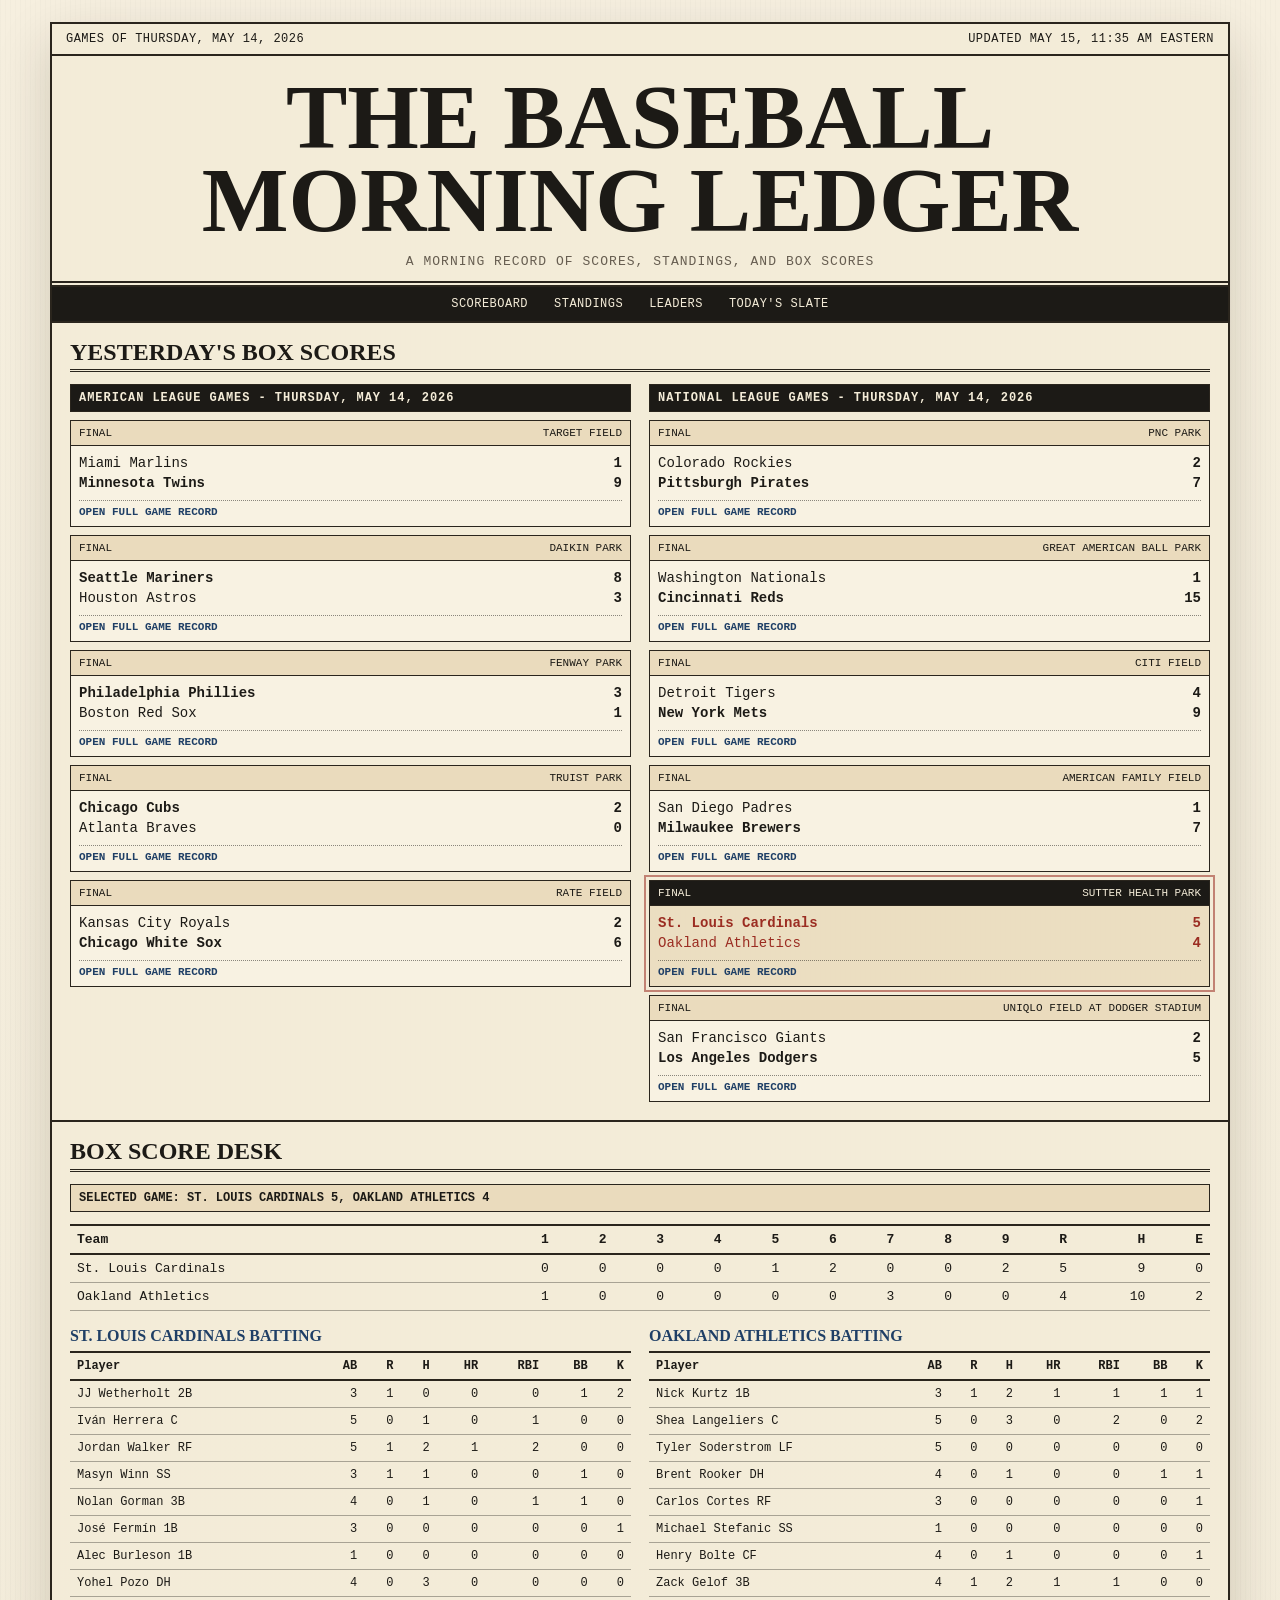
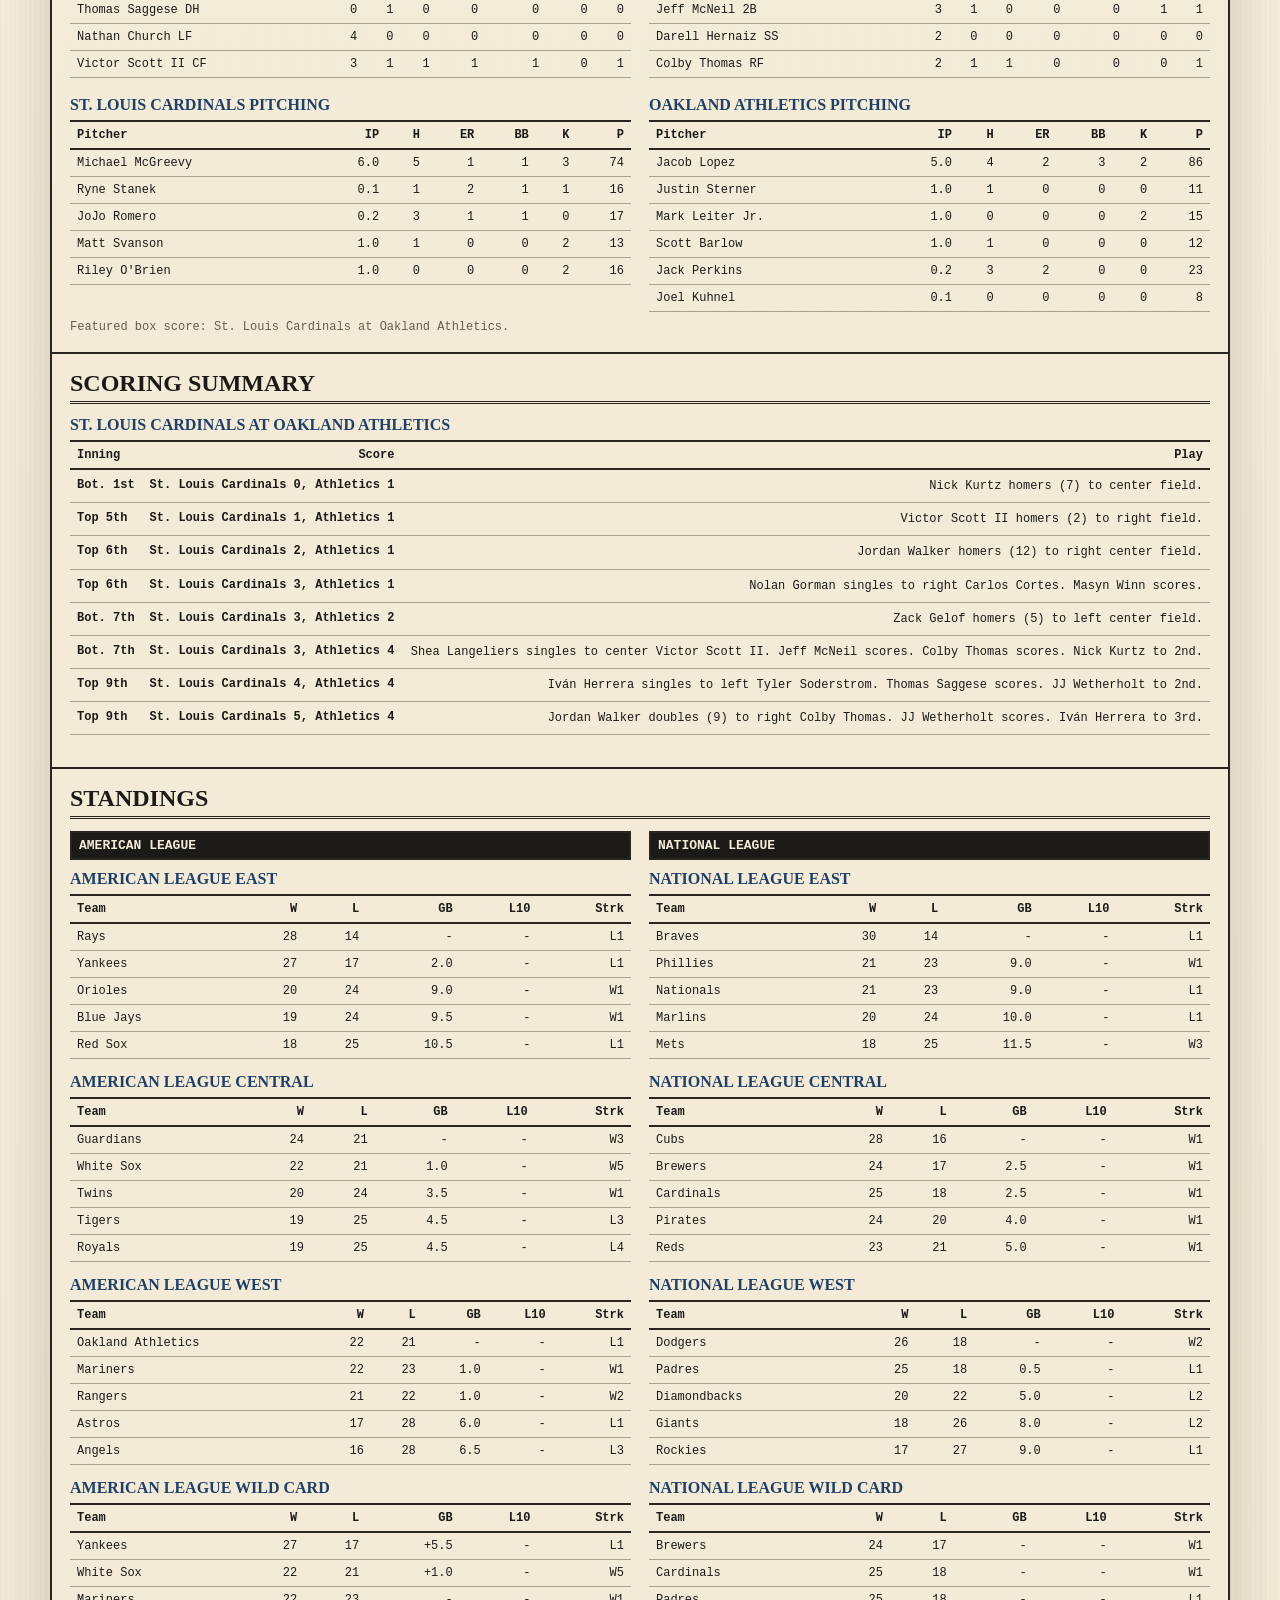
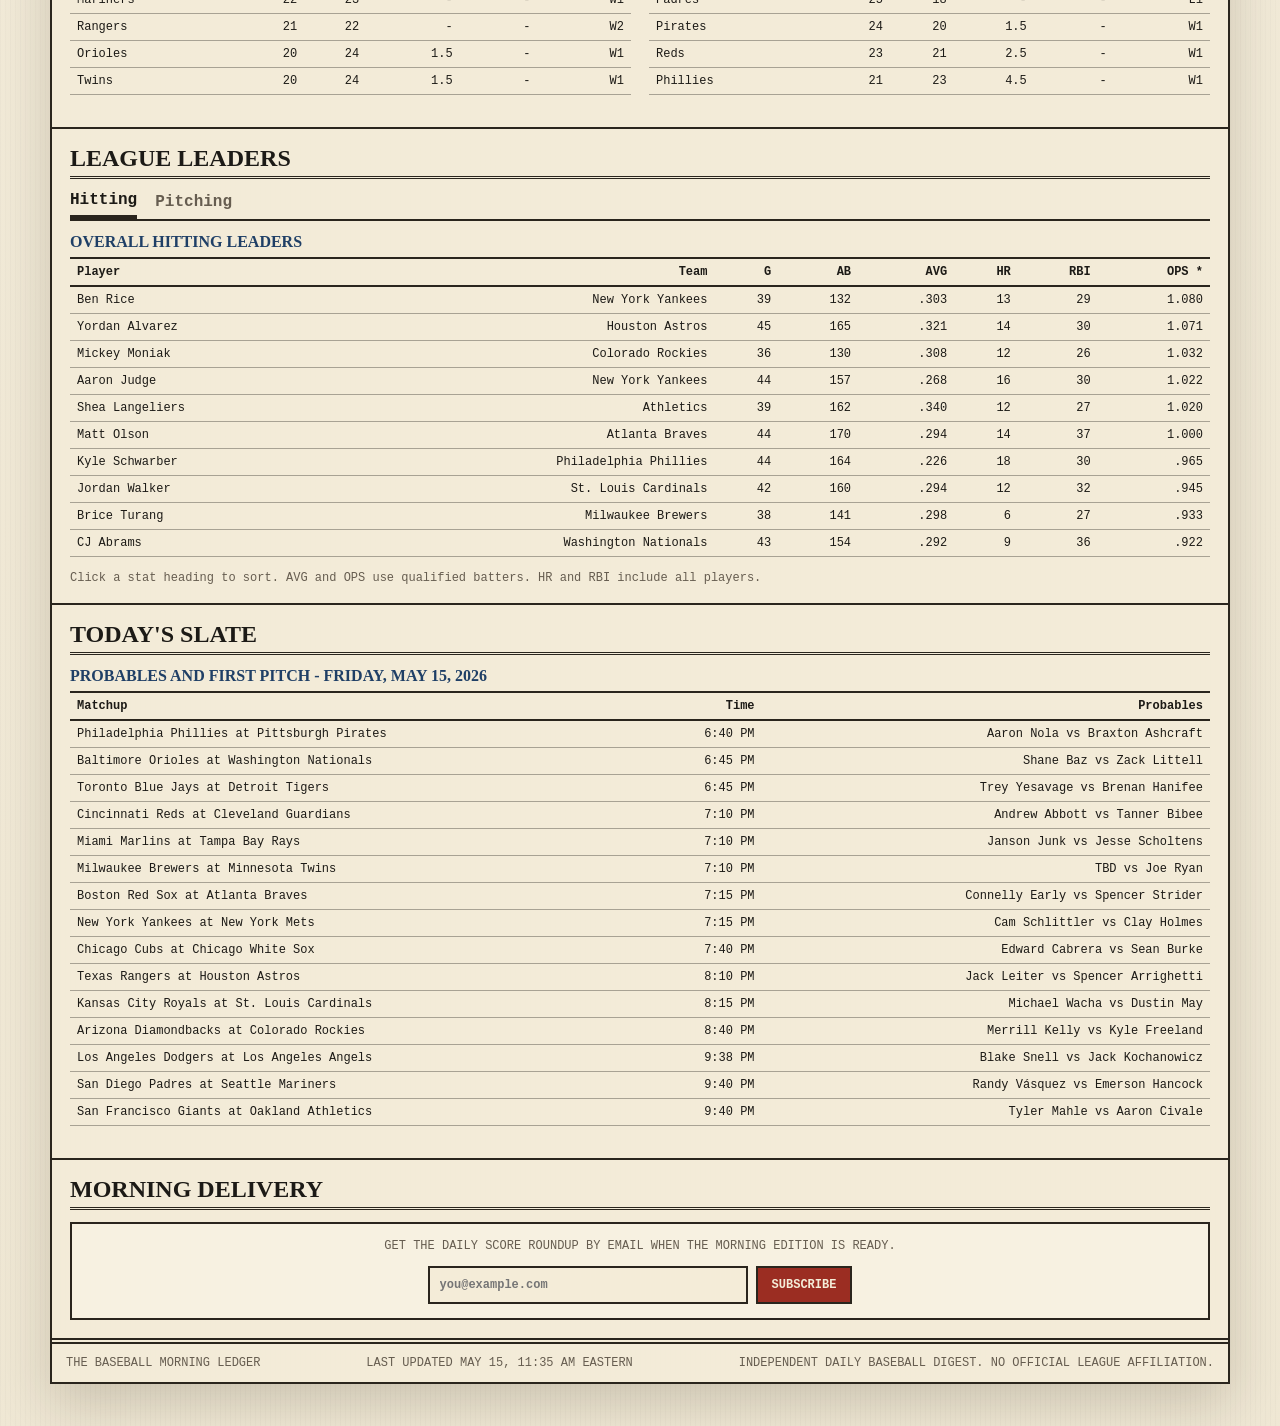
==== index.html @ 104e54d8 "Simplify top issue bar" ====
<!doctype html>
<html lang="en">
  <head>
    <meta charset="utf-8">
    <meta name="viewport" content="width=device-width, initial-scale=1">
    <title>The Baseball Morning Ledger</title>
    <meta name="description" content="A morning record of scores, standings, box scores, leaders, and game logs.">
    <meta property="og:title" content="The Baseball Morning Ledger">
    <meta property="og:description" content="A morning record of scores, standings, box scores, leaders, and game logs.">
    <meta property="og:type" content="website">
    <meta property="og:url" content="https://baseball-morning-ledger.netlify.app/">
    <meta property="og:image" content="https://baseball-morning-ledger.netlify.app/social-card.png">
    <meta property="og:image:width" content="1200">
    <meta property="og:image:height" content="630">
    <meta name="twitter:card" content="summary_large_image">
    <meta name="twitter:title" content="The Baseball Morning Ledger">
    <meta name="twitter:description" content="A morning record of scores, standings, box scores, leaders, and game logs.">
    <meta name="twitter:image" content="https://baseball-morning-ledger.netlify.app/social-card.png">
    <link rel="icon" href="favicon.svg" type="image/svg+xml">
    <style>
      :root {
        --paper: #f4ecd8;
        --paper-deep: #eadbbd;
        --ink: #1c1a16;
        --muted: #665d50;
        --rule: #2a251d;
        --green: #194c35;
        --red: #9b2d22;
        --gold: #b48635;
        --blue: #1f3f66;
      }

      * {
        box-sizing: border-box;
      }

      body {
        margin: 0;
        color: var(--ink);
        background:
          linear-gradient(rgba(255,255,255,0.18), rgba(0,0,0,0.02)),
          repeating-linear-gradient(90deg, rgba(0,0,0,0.018) 0 1px, transparent 1px 5px),
          var(--paper);
        font-family: Georgia, "Times New Roman", serif;
      }

      a {
        color: inherit;
        text-decoration: none;
      }

      .page {
        width: min(1180px, calc(100% - 28px));
        margin: 22px auto 42px;
        border: 2px solid var(--rule);
        background: rgba(244, 236, 216, 0.92);
        box-shadow: 0 20px 50px rgba(38, 28, 13, 0.18);
      }

      .edition-bar,
      .nav {
        display: flex;
        justify-content: space-between;
        gap: 12px;
        padding: 8px 14px;
        border-bottom: 2px solid var(--rule);
        font-family: "Courier New", monospace;
        font-size: 12px;
        letter-spacing: 0.04em;
        text-transform: uppercase;
      }

      .masthead {
        padding: 20px 16px 12px;
        text-align: center;
        border-bottom: 6px double var(--rule);
      }

      h1 {
        margin: 0;
        font-size: clamp(42px, 8vw, 92px);
        line-height: 0.9;
        letter-spacing: 0;
        text-transform: uppercase;
      }

      .tagline {
        display: flex;
        justify-content: center;
        margin-top: 12px;
        color: var(--muted);
        font-family: "Courier New", monospace;
        font-size: 13px;
        letter-spacing: 0.08em;
        text-transform: uppercase;
      }

      .nav {
        justify-content: center;
        flex-wrap: wrap;
        background: var(--ink);
        color: var(--paper);
      }

      .nav a {
        padding: 2px 7px;
      }

      .kicker,
      .section-kicker {
        margin: 0 0 8px;
        color: var(--red);
        font-family: "Courier New", monospace;
        font-size: 12px;
        font-weight: 700;
        letter-spacing: 0.08em;
        text-transform: uppercase;
      }

      h2 {
        margin: 0 0 10px;
        font-size: clamp(32px, 5vw, 58px);
        line-height: 0.95;
      }

      .line-score {
        width: 100%;
        border-collapse: collapse;
        margin: 0 0 16px;
        font-family: "Courier New", monospace;
        font-size: 13px;
      }

      th,
      td {
        padding: 6px 7px;
        border-bottom: 1px solid rgba(28, 26, 22, 0.35);
        text-align: right;
        white-space: nowrap;
      }

      th:first-child,
      td:first-child {
        text-align: left;
      }

      th {
        border-top: 2px solid var(--rule);
        border-bottom: 2px solid var(--rule);
        font-weight: 700;
      }

      .scoreboard {
        display: grid;
        grid-template-columns: 1fr 1fr;
        gap: 18px;
        align-items: start;
      }

      .scoreboard-section {
        padding: 18px;
        border-bottom: 2px solid var(--rule);
      }

      .scoreboard-league {
        display: grid;
        gap: 8px;
        min-width: 0;
        align-content: start;
      }

      .scoreboard-league .section-kicker {
        margin: 0;
        padding: 6px 8px;
        border: 1px solid var(--rule);
        background: var(--ink);
        color: var(--paper);
      }

      .score-card {
        display: block;
        width: 100%;
        color: inherit;
        border: 1px solid var(--rule);
        background: rgba(255, 251, 239, 0.42);
        font: inherit;
        text-align: inherit;
        cursor: pointer;
      }

      .score-card {
        transition: color 140ms ease, background 140ms ease;
      }

      .score-card:hover,
      .score-card:focus-visible,
      .score-card.selected {
        color: var(--red);
        background: rgba(180, 134, 53, 0.14);
        outline: 2px solid rgba(155, 45, 34, 0.55);
        outline-offset: 3px;
      }

      .score-card.selected header {
        background: var(--ink);
        color: var(--paper);
      }

      .game-ledger-link {
        display: block;
        margin: 0 8px 8px;
        padding-top: 5px;
        border-top: 1px dotted rgba(28, 26, 22, 0.5);
        color: var(--blue);
        font-family: "Courier New", monospace;
        font-size: 11px;
        font-weight: 700;
        text-transform: uppercase;
      }

      .game-ledger-link:hover,
      .game-ledger-link:focus-visible {
        color: var(--red);
        outline: 1px solid rgba(155, 45, 34, 0.45);
        outline-offset: 2px;
      }

      .score-card header {
        display: flex;
        justify-content: space-between;
        align-items: center;
        gap: 10px;
        padding: 6px 8px;
        border-bottom: 1px solid var(--rule);
        background: var(--paper-deep);
        font-family: "Courier New", monospace;
        font-size: 11px;
        text-transform: uppercase;
      }

      .teams {
        padding: 7px 8px;
        font-family: "Courier New", monospace;
        font-size: 14px;
      }

      .team-row {
        display: grid;
        grid-template-columns: 1fr auto;
        gap: 12px;
        padding: 2px 0;
        align-items: baseline;
      }

      .team-row span {
        overflow: hidden;
        text-overflow: ellipsis;
        white-space: nowrap;
      }

      .winner {
        font-weight: 700;
      }

      .content-grid {
        display: grid;
        grid-template-columns: 1fr;
        gap: 18px;
        padding: 18px;
      }

      .team-box-grid {
        display: grid;
        grid-template-columns: 1fr 1fr;
        gap: 18px;
        align-items: start;
      }

      .team-box-grid .data-table {
        margin-bottom: 0;
        min-width: 0;
      }

      section {
        min-width: 0;
      }

      .section-title {
        margin: 0 0 12px;
        padding-bottom: 6px;
        border-bottom: 3px double var(--rule);
        font-size: 24px;
        text-transform: uppercase;
      }

      .data-table {
        width: 100%;
        border-collapse: collapse;
        margin-bottom: 14px;
        font-family: "Courier New", monospace;
        font-size: 12px;
      }

      .data-table caption {
        padding: 0 0 6px;
        text-align: left;
        color: var(--blue);
        font-family: Georgia, "Times New Roman", serif;
        font-size: 16px;
        font-weight: 700;
        text-transform: uppercase;
      }

      .small-note {
        margin: 8px 0 0;
        color: var(--muted);
        font-family: "Courier New", monospace;
        font-size: 12px;
      }

      .selected-game-label {
        margin: 0 0 12px;
        padding: 6px 8px;
        border: 1px solid var(--rule);
        background: var(--paper-deep);
        font-family: "Courier New", monospace;
        font-size: 12px;
        font-weight: 700;
        text-transform: uppercase;
      }

      .standings-snapshot {
        display: grid;
        grid-template-columns: 1fr 1fr;
        gap: 18px;
      }

      .standings-league {
        min-width: 0;
      }

      .standings-league-title {
        margin: 0 0 10px;
        padding: 5px 7px;
        border: 2px solid var(--rule);
        background: var(--ink);
        color: var(--paper);
        font-family: "Courier New", monospace;
        font-size: 13px;
        text-transform: uppercase;
      }

      .leader-controls {
        display: flex;
        gap: 18px;
        margin-bottom: 12px;
        border-bottom: 2px solid var(--rule);
        font-family: "Courier New", monospace;
        text-transform: uppercase;
      }

      .leader-tab,
      .sortable-heading {
        appearance: none;
        border: 0;
        background: transparent;
        color: inherit;
        font: inherit;
        font-weight: 700;
        cursor: pointer;
      }

      .leader-tab {
        padding: 0 0 6px;
        color: var(--muted);
      }

      .leader-tab.active {
        color: var(--ink);
        border-bottom: 4px solid var(--rule);
      }

      .sortable-heading {
        width: 100%;
        padding: 0;
        text-align: inherit;
        line-height: inherit;
      }

      .sortable-heading:hover,
      .sortable-heading:focus-visible {
        color: var(--red);
        outline: 0;
      }

      .leader-tab:hover,
      .leader-tab:focus-visible {
        color: var(--red);
        outline: 0;
      }

      .summary-play {
        line-height: 1.35;
        white-space: normal;
      }

      .scoring-log td {
        vertical-align: top;
        padding-top: 8px;
        padding-bottom: 8px;
      }

      .scoring-log td:first-child,
      .scoring-log td:nth-child(2) {
        font-weight: 700;
      }

      .morning-grid {
        display: grid;
        grid-template-columns: 1.15fr 0.85fr;
        gap: 18px;
        padding: 18px;
        border-top: 2px solid var(--rule);
      }

      .full-span {
        grid-column: 1 / -1;
      }

      .subscribe-panel {
        display: grid;
        grid-template-columns: 1fr;
        gap: 12px;
        justify-items: center;
        padding: 14px;
        border: 2px solid var(--rule);
        background: rgba(255, 251, 239, 0.34);
        text-align: center;
      }

      .subscribe-panel p {
        margin: 0;
        color: var(--muted);
        font-family: "Courier New", monospace;
        font-size: 12px;
        line-height: 1.4;
        text-transform: uppercase;
      }

      .subscribe-form {
        display: flex;
        gap: 8px;
        align-items: center;
        justify-content: center;
        width: 100%;
      }

      .subscribe-form input {
        min-width: min(320px, 48vw);
        height: 38px;
        padding: 8px 10px;
        border: 2px solid var(--rule);
        background: var(--paper);
        color: var(--ink);
        font: 700 12px "Courier New", monospace;
      }

      .subscribe-form button {
        height: 38px;
        padding: 0 14px;
        border: 2px solid var(--rule);
        background: var(--red);
        color: var(--paper);
        font: 700 12px "Courier New", monospace;
        text-transform: uppercase;
        cursor: pointer;
      }

      .subscribe-form button:hover,
      .subscribe-form button:focus-visible {
        background: var(--ink);
        outline: 2px solid rgba(155, 45, 34, 0.45);
        outline-offset: 2px;
      }

      .hidden-field {
        display: none;
      }

      .footer {
        display: flex;
        flex-wrap: wrap;
        justify-content: space-between;
        gap: 12px;
        padding: 12px 14px;
        border-top: 6px double var(--rule);
        color: var(--muted);
        font-family: "Courier New", monospace;
        font-size: 12px;
        text-transform: uppercase;
      }

      @media (max-width: 880px) {
        .content-grid {
          grid-template-columns: 1fr;
        }

        .morning-grid {
          grid-template-columns: 1fr;
        }

        .standings-snapshot {
          grid-template-columns: 1fr;
        }

        .scoreboard {
          grid-template-columns: 1fr;
        }

        .team-box-grid {
          grid-template-columns: 1fr;
        }
      }

      @media (max-width: 560px) {
        .page {
          width: 100%;
          margin: 0;
          border-left: 0;
          border-right: 0;
          box-shadow: none;
        }

        .edition-bar,
        .footer {
          flex-direction: column;
          gap: 5px;
          padding: 9px 10px;
          font-size: 10px;
          line-height: 1.3;
        }

        .masthead {
          padding: 14px 10px 10px;
        }

        h1 {
          font-size: 34px;
          line-height: 0.95;
        }

        .tagline {
          padding: 0 12px;
          font-size: 10px;
          line-height: 1.35;
        }

        .nav {
          display: grid;
          grid-template-columns: 1fr 1fr;
          gap: 0;
          padding: 0;
        }

        .nav a {
          display: flex;
          align-items: center;
          justify-content: center;
          min-height: 42px;
          padding: 8px 6px;
          border: 1px solid rgba(244, 236, 216, 0.25);
          text-align: center;
        }

        .scoreboard-section,
        .content-grid,
        .morning-grid {
          padding: 12px 10px;
        }

        .scoreboard {
          gap: 12px;
        }

        .scoreboard-league {
          gap: 10px;
        }

        .score-card header,
        .game-ledger-link {
          font-size: 10px;
        }

        .teams {
          font-size: 13px;
        }

        .section-title {
          font-size: 20px;
        }

        section {
          overflow-x: auto;
        }

        .line-score,
        .data-table {
          min-width: 480px;
        }

        .scoring-log {
          min-width: 0;
        }

        .scoring-log th:nth-child(1),
        .scoring-log td:nth-child(1) {
          min-width: 58px;
        }

        .scoring-log th:nth-child(2),
        .scoring-log td:nth-child(2) {
          min-width: 86px;
        }

        th,
        td {
          padding: 5px 4px;
          font-size: 10px;
        }

        .leader-controls {
          gap: 14px;
          overflow-x: auto;
          padding-bottom: 1px;
          white-space: nowrap;
        }

        .subscribe-panel {
          grid-template-columns: 1fr;
          gap: 10px;
          padding: 12px;
        }

        .subscribe-form {
          display: grid;
          grid-template-columns: 1fr;
        }

        .subscribe-form input,
        .subscribe-form button {
          width: 100%;
          min-width: 0;
        }

      }
    </style>
  </head>
  <body>
    <main id="top" class="page">
      <div class="edition-bar">
        <span>Morning Edition</span>
        <span>Loading latest update...</span>
      </div>

      <header class="masthead">
        <h1>The Baseball Morning Ledger</h1>
        <div class="tagline">
          <span>A Morning Record Of Scores, Standings, And Box Scores</span>
        </div>
      </header>

      <nav class="nav" aria-label="Primary navigation">
        <a href="#scoreboard">Scoreboard</a>
        <a href="#standings">Standings</a>
        <a href="leaders.html">Leaders</a>
        <a href="#today-slate">Today's Slate</a>
      </nav>

      <section class="scoreboard-section">
        <h2 class="section-title">Yesterday's Box Scores</h2>
        <div id="scoreboard" class="scoreboard" aria-label="Yesterday scoreboard">
          <p class="section-kicker">Final Scores</p>
          <div class="score-card">
            <header><span>Final</span><span>Fenway Park</span></header>
            <div class="teams">
              <div class="team-row"><span>Toronto</span><strong>4</strong></div>
              <div class="team-row winner"><span>Boston</span><strong>5</strong></div>
            </div>
          </div>
          <div class="score-card">
            <header><span>Final</span><span>Wrigley Field</span></header>
            <div class="teams">
              <div class="team-row winner"><span>St. Louis</span><strong>7</strong></div>
              <div class="team-row"><span>Chicago</span><strong>2</strong></div>
            </div>
          </div>
          <div class="score-card">
            <header><span>Final / 11</span><span>Seattle</span></header>
            <div class="teams">
              <div class="team-row"><span>Texas</span><strong>3</strong></div>
              <div class="team-row winner"><span>Seattle</span><strong>4</strong></div>
            </div>
          </div>
          <div class="score-card">
            <header><span>Final</span><span>Los Angeles</span></header>
            <div class="teams">
              <div class="team-row winner"><span>San Diego</span><strong>6</strong></div>
              <div class="team-row"><span>Los Angeles</span><strong>5</strong></div>
            </div>
          </div>
        </div>
      </section>

      <div class="content-grid">
        <section id="box-score">
          <h2 class="section-title">Box Score Desk</h2>
          <p id="selected-game-label" class="selected-game-label">Selected Game: Boston 5, Toronto 4</p>
          <table class="line-score" aria-label="Selected game line score">
            <thead>
              <tr>
                <th>Team</th>
                <th>1</th>
                <th>2</th>
                <th>3</th>
                <th>4</th>
                <th>5</th>
                <th>6</th>
                <th>7</th>
                <th>8</th>
                <th>9</th>
                <th>R</th>
                <th>H</th>
                <th>E</th>
              </tr>
            </thead>
            <tbody>
              <tr>
                <td>Toronto</td>
                <td>0</td><td>1</td><td>0</td><td>2</td><td>0</td><td>0</td><td>0</td><td>1</td><td>0</td>
                <td>4</td><td>8</td><td>1</td>
              </tr>
              <tr>
                <td>Boston</td>
                <td>0</td><td>0</td><td>1</td><td>0</td><td>0</td><td>1</td><td>0</td><td>0</td><td>3</td>
                <td>5</td><td>10</td><td>0</td>
              </tr>
            </tbody>
          </table>
          <div class="team-box-grid">
            <table id="away-batting-box-table" class="data-table">
                <caption>Boston Batting</caption>
                <thead>
                  <tr><th>Player</th><th>AB</th><th>R</th><th>H</th><th>HR</th><th>RBI</th></tr>
                </thead>
                <tbody>
                  <tr><td>Duran CF</td><td>5</td><td>1</td><td>2</td><td>0</td><td>1</td></tr>
                  <tr><td>Devers 3B</td><td>4</td><td>1</td><td>1</td><td>0</td><td>0</td></tr>
                  <tr><td>Yoshida DH</td><td>4</td><td>1</td><td>2</td><td>0</td><td>2</td></tr>
                  <tr><td>Story SS</td><td>4</td><td>1</td><td>1</td><td>0</td><td>1</td></tr>
                </tbody>
              </table>

            <table id="home-batting-box-table" class="data-table">
                <caption>Toronto Batting</caption>
                <thead>
                  <tr><th>Player</th><th>AB</th><th>R</th><th>H</th><th>HR</th><th>RBI</th></tr>
                </thead>
                <tbody>
                  <tr><td>Guerrero 1B</td><td>4</td><td>0</td><td>1</td><td>0</td><td>1</td></tr>
                  <tr><td>Bichette SS</td><td>5</td><td>1</td><td>2</td><td>0</td><td>1</td></tr>
                  <tr><td>Kirk C</td><td>4</td><td>0</td><td>1</td><td>0</td><td>1</td></tr>
                </tbody>
              </table>

            <table id="away-pitching-box-table" class="data-table">
                <caption>Boston Pitching</caption>
                <thead>
                  <tr><th>Pitcher</th><th>IP</th><th>H</th><th>ER</th><th>K</th></tr>
                </thead>
                <tbody>
                  <tr><td>Crawford</td><td>6.0</td><td>5</td><td>3</td><td>7</td></tr>
                  <tr><td>Martin</td><td>1.0</td><td>1</td><td>0</td><td>1</td></tr>
                  <tr><td>Jansen</td><td>1.0</td><td>0</td><td>0</td><td>2</td></tr>
                </tbody>
              </table>

            <table id="home-pitching-box-table" class="data-table">
                <caption>Toronto Pitching</caption>
                <thead>
                  <tr><th>Pitcher</th><th>IP</th><th>H</th><th>ER</th><th>K</th></tr>
                </thead>
                <tbody>
                  <tr><td>Berrios</td><td>6.0</td><td>6</td><td>2</td><td>5</td></tr>
                  <tr><td>Romano</td><td>0.1</td><td>3</td><td>3</td><td>0</td></tr>
                </tbody>
              </table>
          </div>
          <p id="box-score-note" class="small-note">Box score lines update from the daily data file.</p>
        </section>

      </div>

      <div class="morning-grid">
        <section class="full-span">
          <h2 id="scoring-summary" class="section-title">Scoring Summary</h2>
          <table id="scoring-summary-table" class="data-table scoring-log">
            <caption>Toronto at Boston</caption>
            <thead>
              <tr><th>Inning</th><th>Score</th><th>Play</th></tr>
            </thead>
            <tbody>
              <tr>
                <td>2nd</td>
                <td>TOR 1-0</td>
                <td class="summary-play">Guerrero Jr. singles to right, Bichette scores.</td>
              </tr>
              <tr>
                <td>3rd</td>
                <td>1-1</td>
                <td class="summary-play">Duran doubles to left, Rafaela scores.</td>
              </tr>
              <tr>
                <td>4th</td>
                <td>TOR 3-1</td>
                <td class="summary-play">Varsho sacrifice fly; Kirk follows with a two-out RBI single.</td>
              </tr>
              <tr>
                <td>6th</td>
                <td>TOR 3-2</td>
                <td class="summary-play">Yoshida singles home Devers after a double into the corner.</td>
              </tr>
              <tr>
                <td>8th</td>
                <td>TOR 4-2</td>
                <td class="summary-play">Bichette wins a nine-pitch at-bat and singles home Springer.</td>
              </tr>
              <tr>
                <td>9th</td>
                <td>BOS 5-4</td>
                <td class="summary-play">Yoshida singles, Story ties it, Rafaela walks it off.</td>
              </tr>
            </tbody>
          </table>
        </section>

      </div>

      <div class="morning-grid">
        <section id="standings" class="full-span">
          <h2 class="section-title">Standings</h2>
          <div id="standings-snapshot" class="standings-snapshot">
            <table class="data-table">
              <caption>American League East</caption>
              <thead>
                <tr><th>Team</th><th>W</th><th>L</th><th>GB</th><th>L10</th></tr>
              </thead>
              <tbody>
                <tr><td>Baltimore</td><td>27</td><td>16</td><td>-</td><td>7-3</td></tr>
                <tr><td>New York</td><td>25</td><td>18</td><td>2.0</td><td>5-5</td></tr>
                <tr><td>Boston</td><td>23</td><td>20</td><td>4.0</td><td>6-4</td></tr>
                <tr><td>Toronto</td><td>21</td><td>22</td><td>6.0</td><td>4-6</td></tr>
              </tbody>
            </table>
          </div>
        </section>
      </div>

      <div class="morning-grid">
        <section id="leaders" class="full-span">
          <h2 class="section-title">League Leaders</h2>
          <div class="leader-controls" aria-label="Leader category tabs">
            <button id="hitting-leaders-tab" class="leader-tab active" type="button">Hitting</button>
            <button id="pitching-leaders-tab" class="leader-tab" type="button">Pitching</button>
          </div>
          <table id="leaders-table" class="data-table">
            <caption>Overall Hitting Leaders</caption>
            <thead>
              <tr><th>Player</th><th>Team</th><th>G</th><th>AB</th><th>AVG</th><th>HR</th><th>RBI</th><th>OPS</th></tr>
            </thead>
            <tbody>
              <tr><td>Ramirez</td><td>CLE</td><td>10</td><td>38</td><td>.421</td><td>5</td><td>9</td><td>1.218</td></tr>
            </tbody>
          </table>
          <p id="leaders-note" class="small-note">Click a stat heading to sort. Rate stats use qualified players; counting stats include all players.</p>
        </section>
      </div>

      <div class="morning-grid">
        <section class="full-span">
          <h2 id="today-slate" class="section-title">Today's Slate</h2>
          <table id="today-slate-table" class="data-table">
            <caption>Probables And First Pitch</caption>
            <thead>
              <tr><th>Matchup</th><th>Time</th><th>Probables</th></tr>
            </thead>
            <tbody>
              <tr><td>Toronto at Boston</td><td>1:35 PM</td><td>Gausman vs Bello</td></tr>
              <tr><td>Texas at Seattle</td><td>4:10 PM</td><td>Eovaldi vs Kirby</td></tr>
              <tr><td>St. Louis at Chicago</td><td>7:05 PM</td><td>Gray vs Steele</td></tr>
              <tr><td>San Diego at Los Angeles</td><td>10:10 PM</td><td>Darvish vs Yamamoto</td></tr>
            </tbody>
          </table>
        </section>

      </div>

      <div class="morning-grid">
        <section id="subscribe" class="full-span">
          <h2 class="section-title">Morning Delivery</h2>
          <div class="subscribe-panel">
            <div>
              <p>Get the daily score roundup by email when the morning edition is ready.</p>
            </div>
            <form id="subscribe-form" class="subscribe-form" name="subscribe" method="POST" action="/thanks.html" data-netlify="true" netlify-honeypot="bot-field">
              <input type="hidden" name="form-name" value="subscribe">
              <p class="hidden-field">
                <label>Leave this blank: <input name="bot-field"></label>
              </p>
              <label class="hidden-field" for="subscriber-email">Email</label>
              <input id="subscriber-email" type="email" name="email" placeholder="you@example.com" autocomplete="email" required>
              <button type="submit">Subscribe</button>
            </form>
          </div>
        </section>
      </div>

      <footer class="footer">
        <span>The Baseball Morning Ledger</span>
        <span id="last-updated">No official league affiliation</span>
        <span>Independent daily baseball digest. No official league affiliation.</span>
      </footer>
    </main>
    <script src="data/yesterday-data.js"></script>
    <script src="assets-ledger.js"></script>
    <script>
      const subscribeForm = document.querySelector("#subscribe-form");
      subscribeForm?.addEventListener("submit", async (event) => {
        event.preventDefault();
        const formData = new FormData(subscribeForm);
        const body = new URLSearchParams(formData).toString();

        await fetch("/", {
          method: "POST",
          headers: { "Content-Type": "application/x-www-form-urlencoded" },
          body,
        });

        window.location.href = "/thanks.html";
      });
    </script>
  </body>
</html>
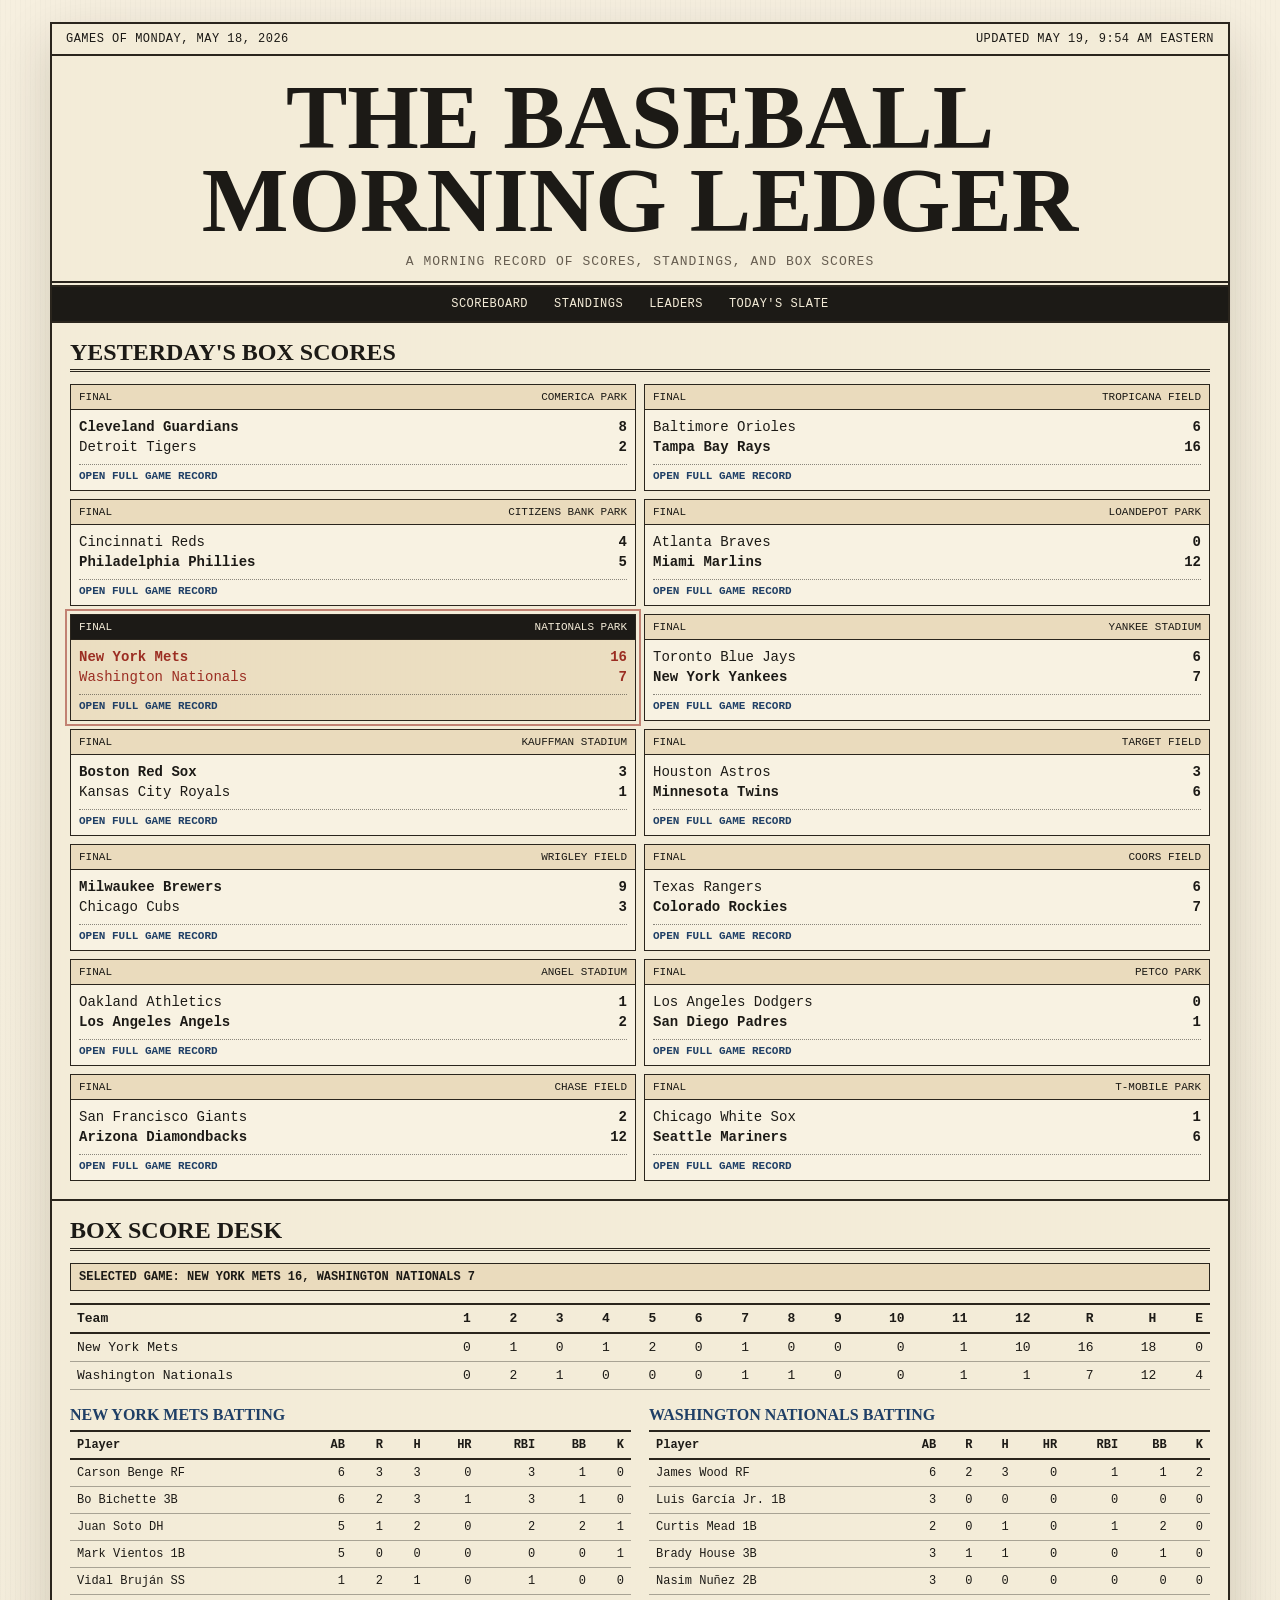
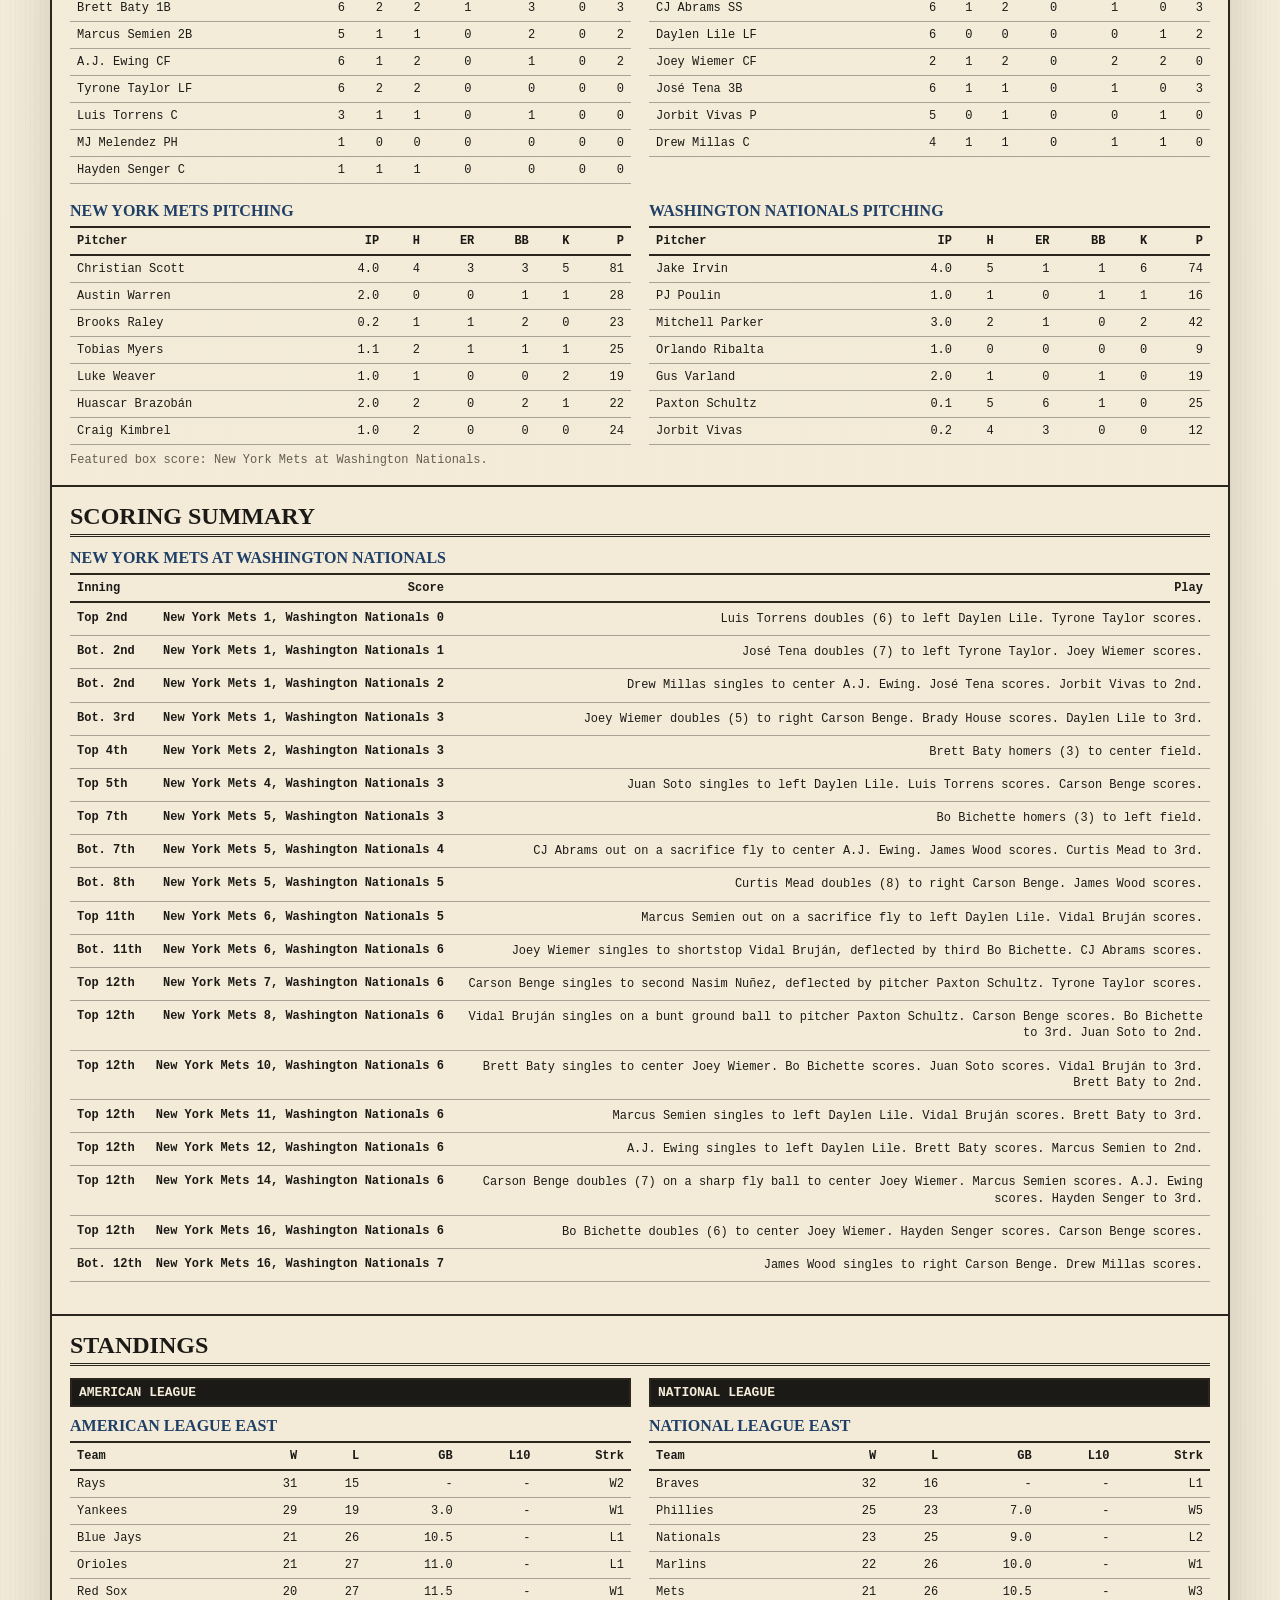
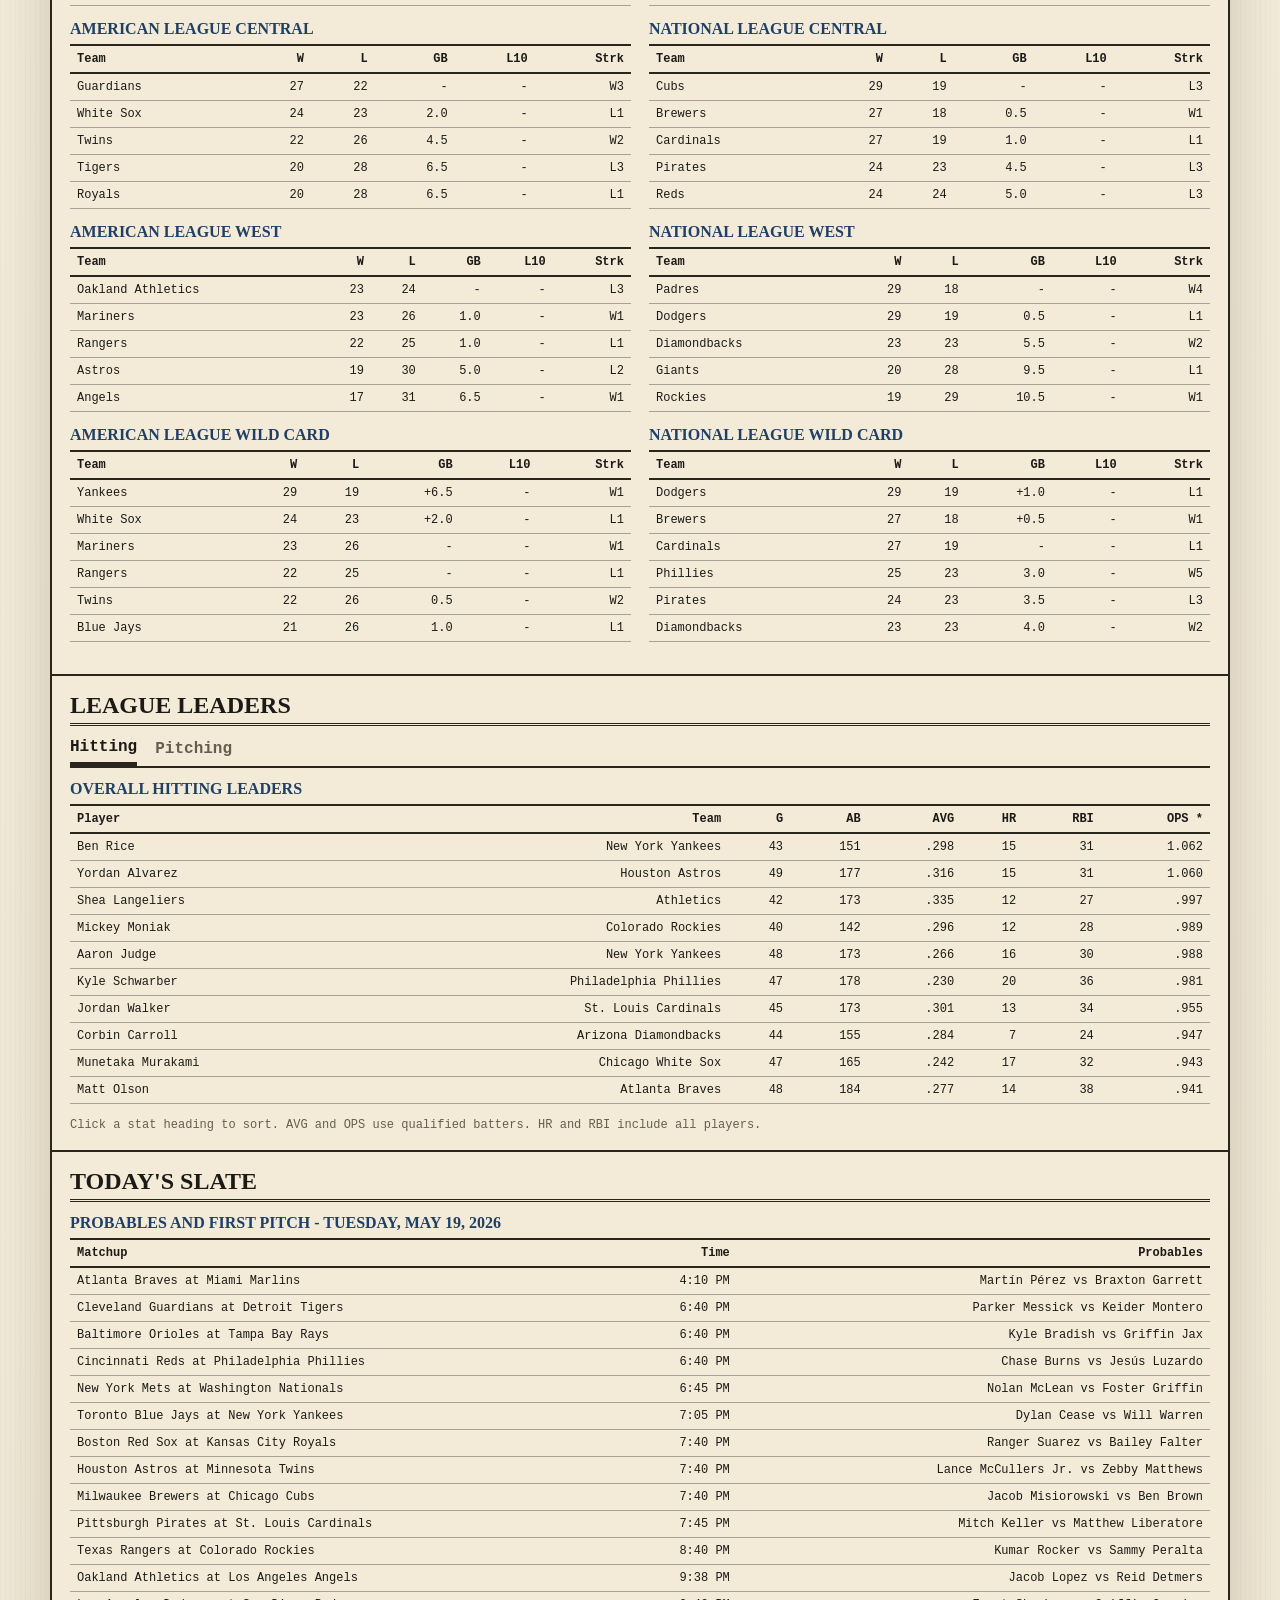
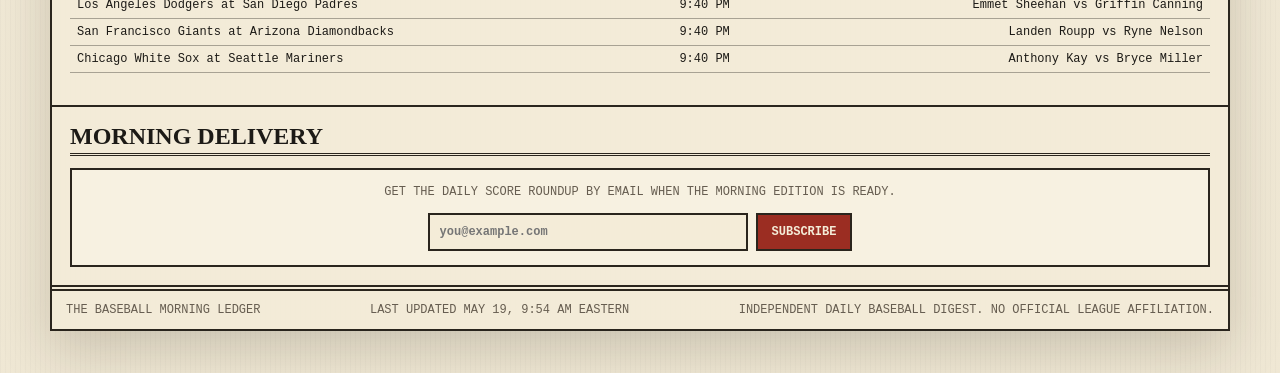
==== commit 94f43a71: "Simplify homepage scoreboard" ====
--- a/index.html
+++ b/index.html
@@ -153,28 +153,13 @@
       .scoreboard {
         display: grid;
         grid-template-columns: 1fr 1fr;
-        gap: 18px;
+        gap: 8px;
         align-items: start;
       }
 
       .scoreboard-section {
         padding: 18px;
         border-bottom: 2px solid var(--rule);
-      }
-
-      .scoreboard-league {
-        display: grid;
-        gap: 8px;
-        min-width: 0;
-        align-content: start;
-      }
-
-      .scoreboard-league .section-kicker {
-        margin: 0;
-        padding: 6px 8px;
-        border: 1px solid var(--rule);
-        background: var(--ink);
-        color: var(--paper);
       }
 
       .score-card {
@@ -538,6 +523,8 @@
           padding: 9px 10px;
           font-size: 10px;
           line-height: 1.3;
+          text-align: center;
+          align-items: center;
         }
 
         .masthead {
@@ -580,10 +567,6 @@
 
         .scoreboard {
           gap: 12px;
-        }
-
-        .scoreboard-league {
-          gap: 10px;
         }
 
         .score-card header,
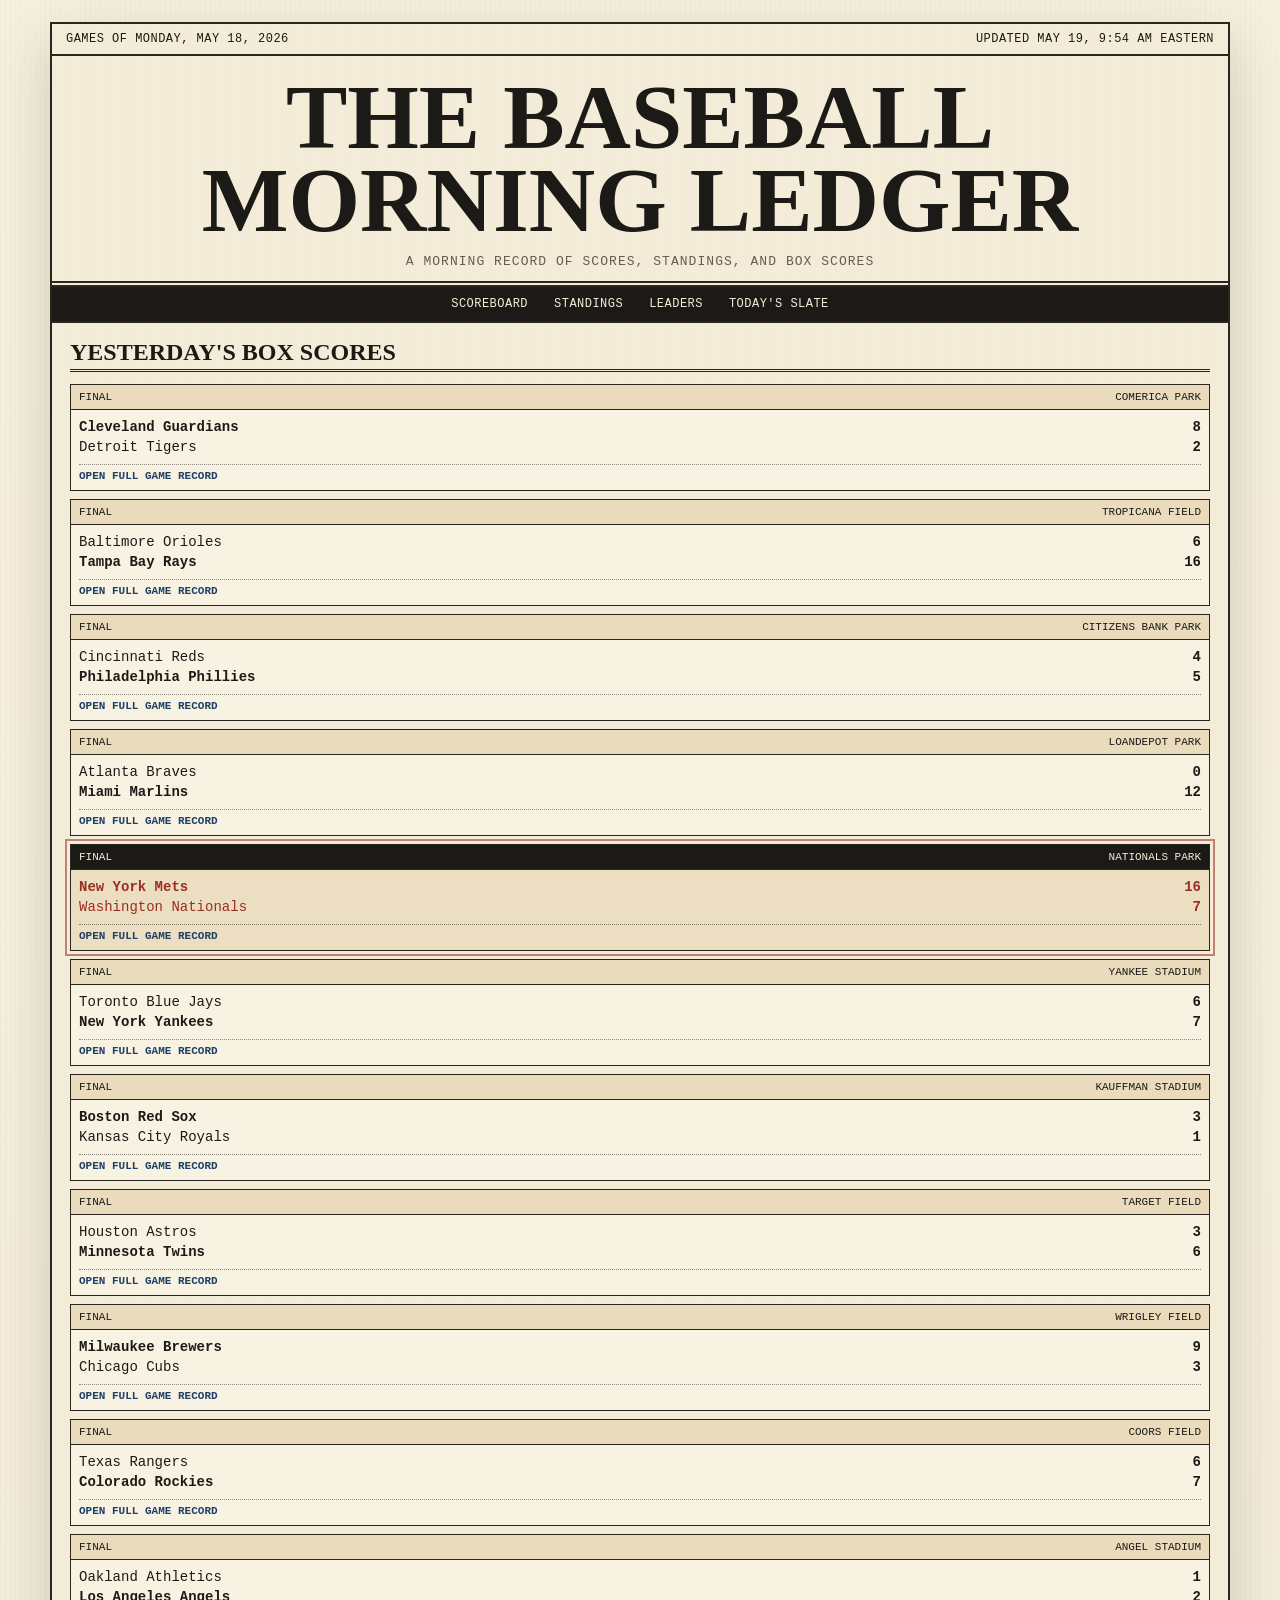
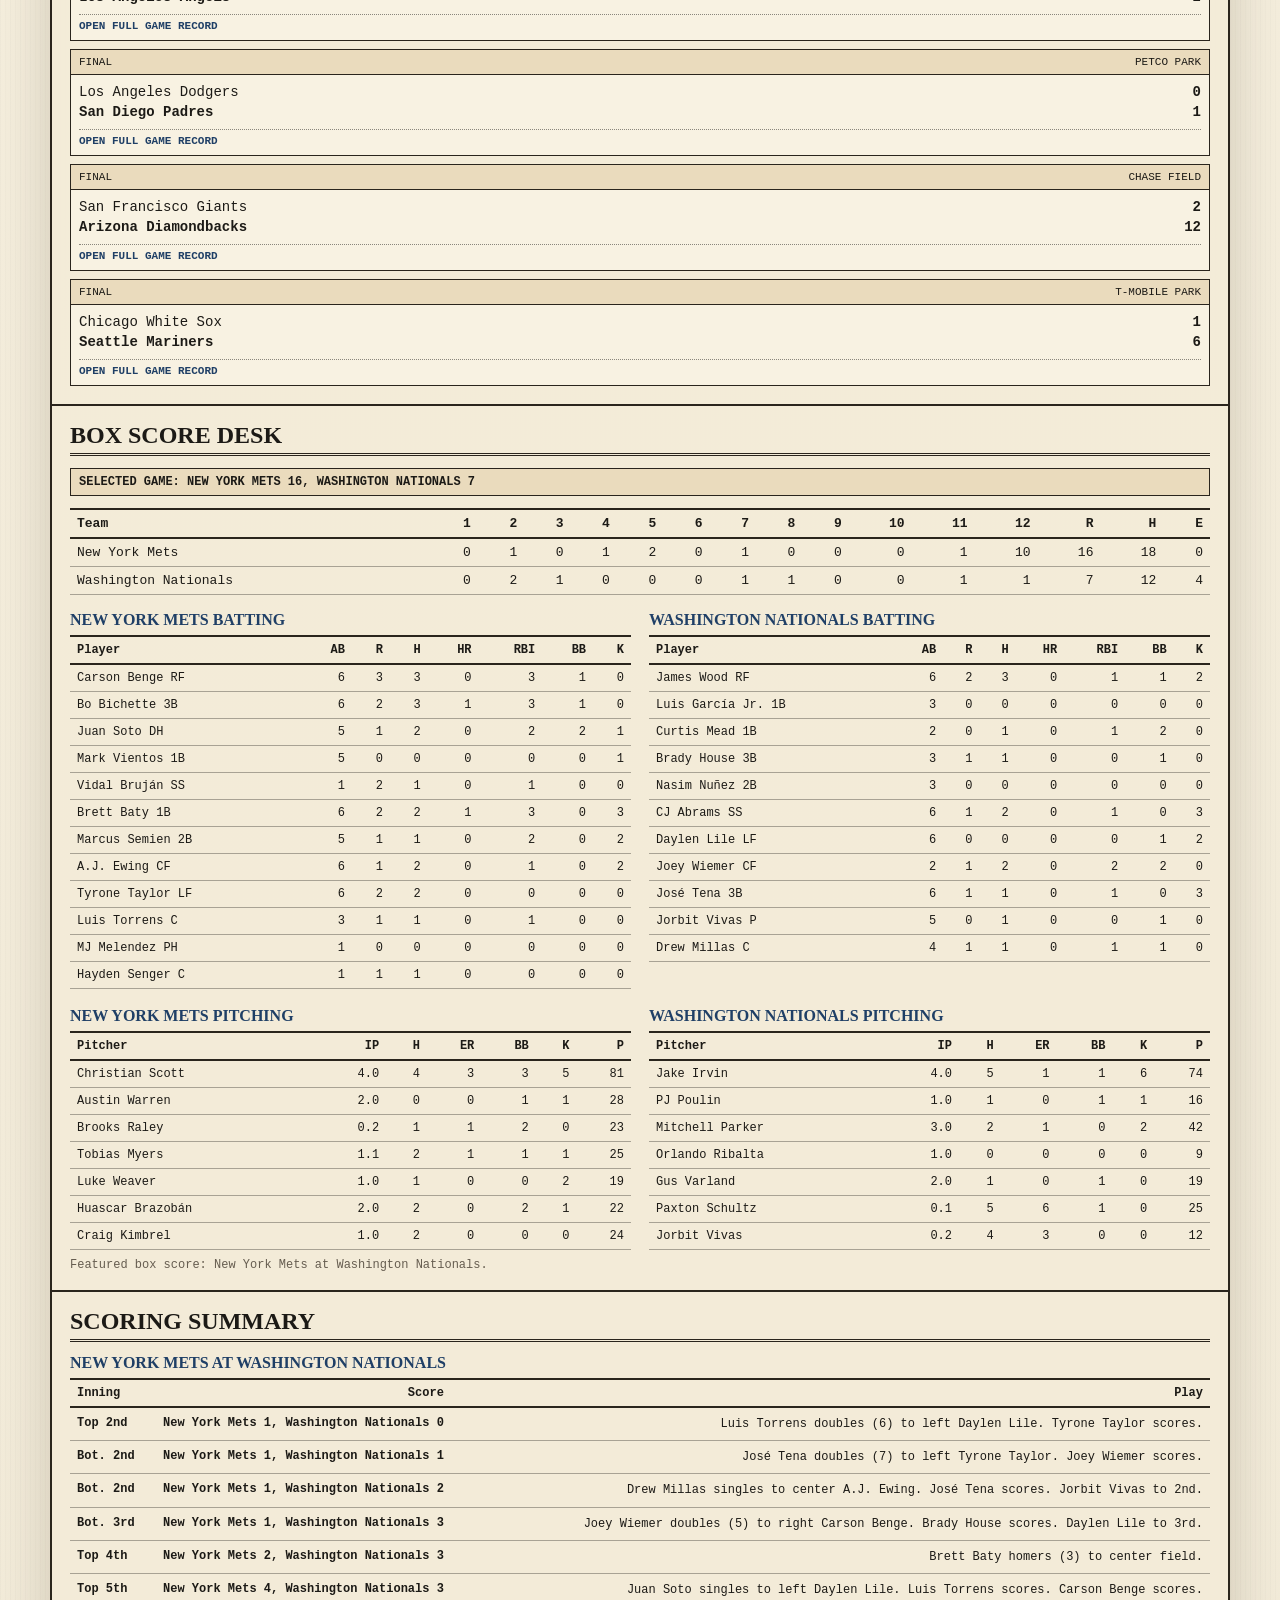
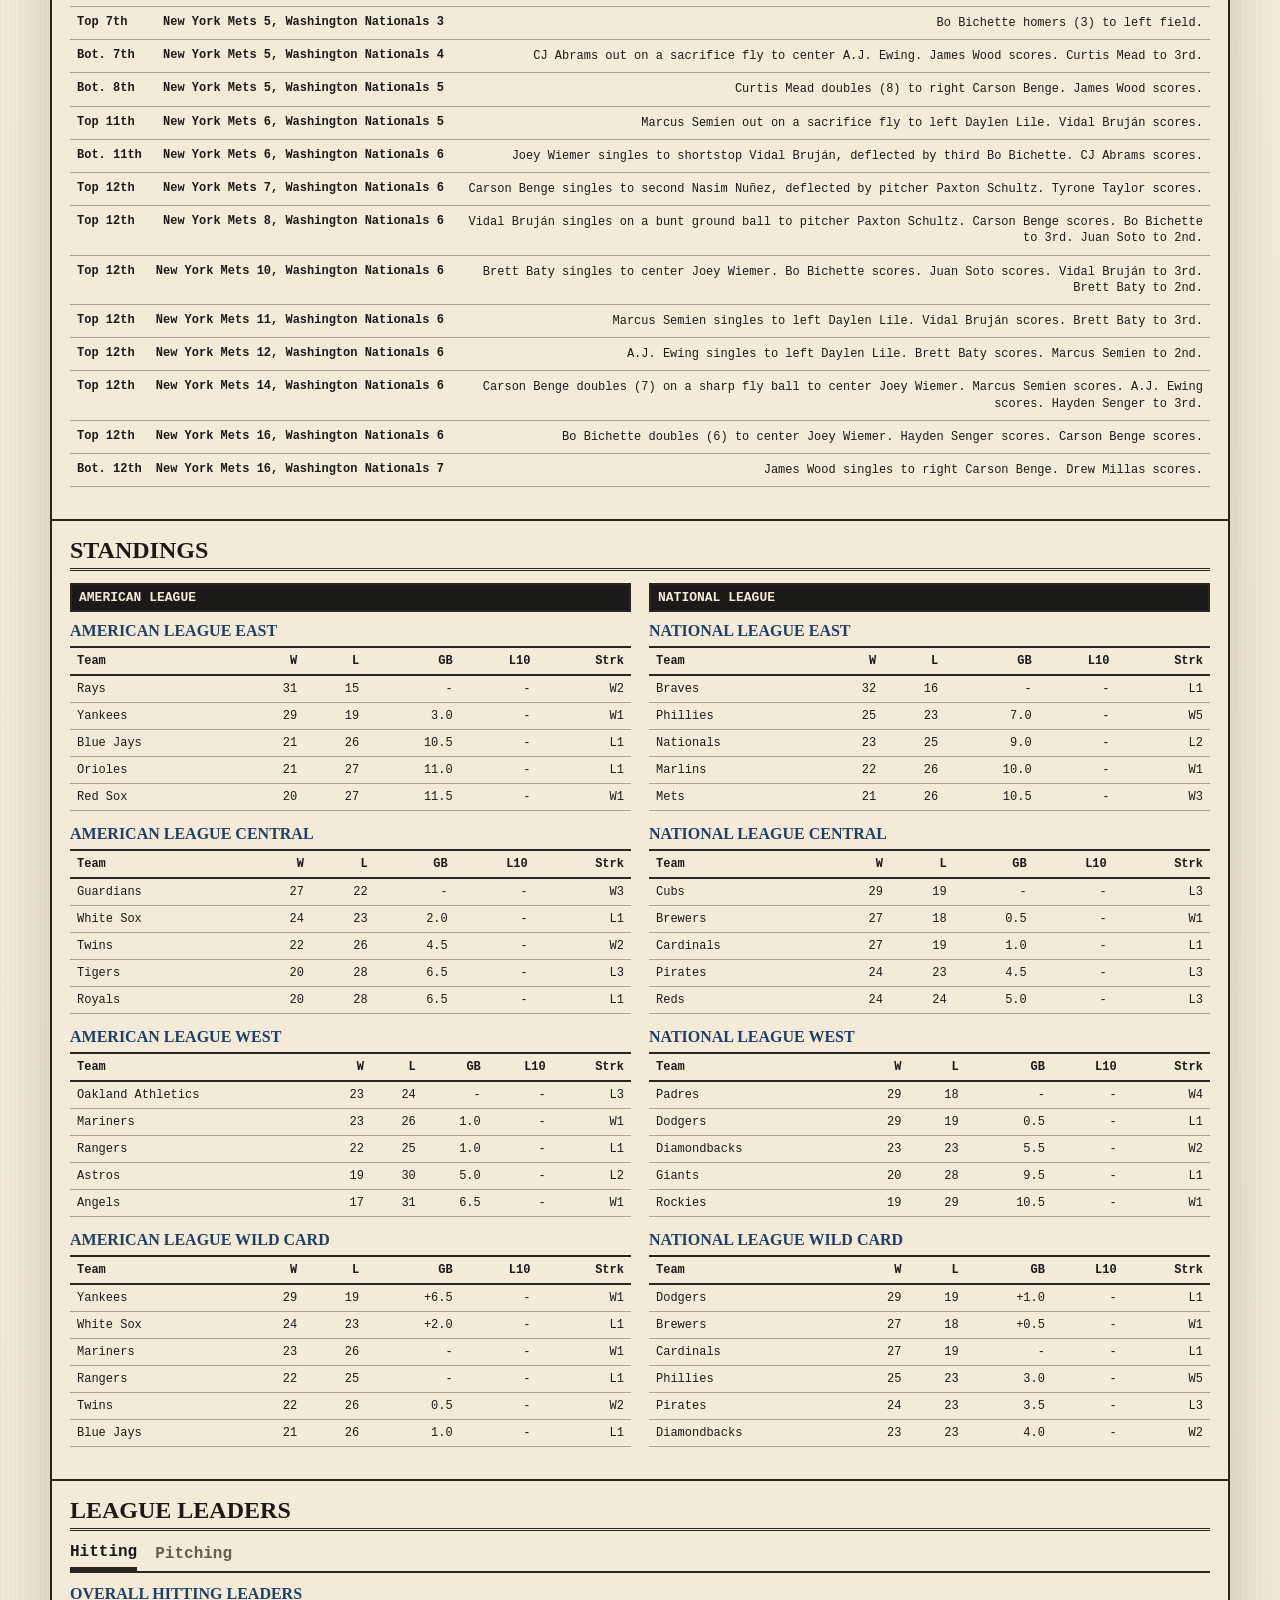
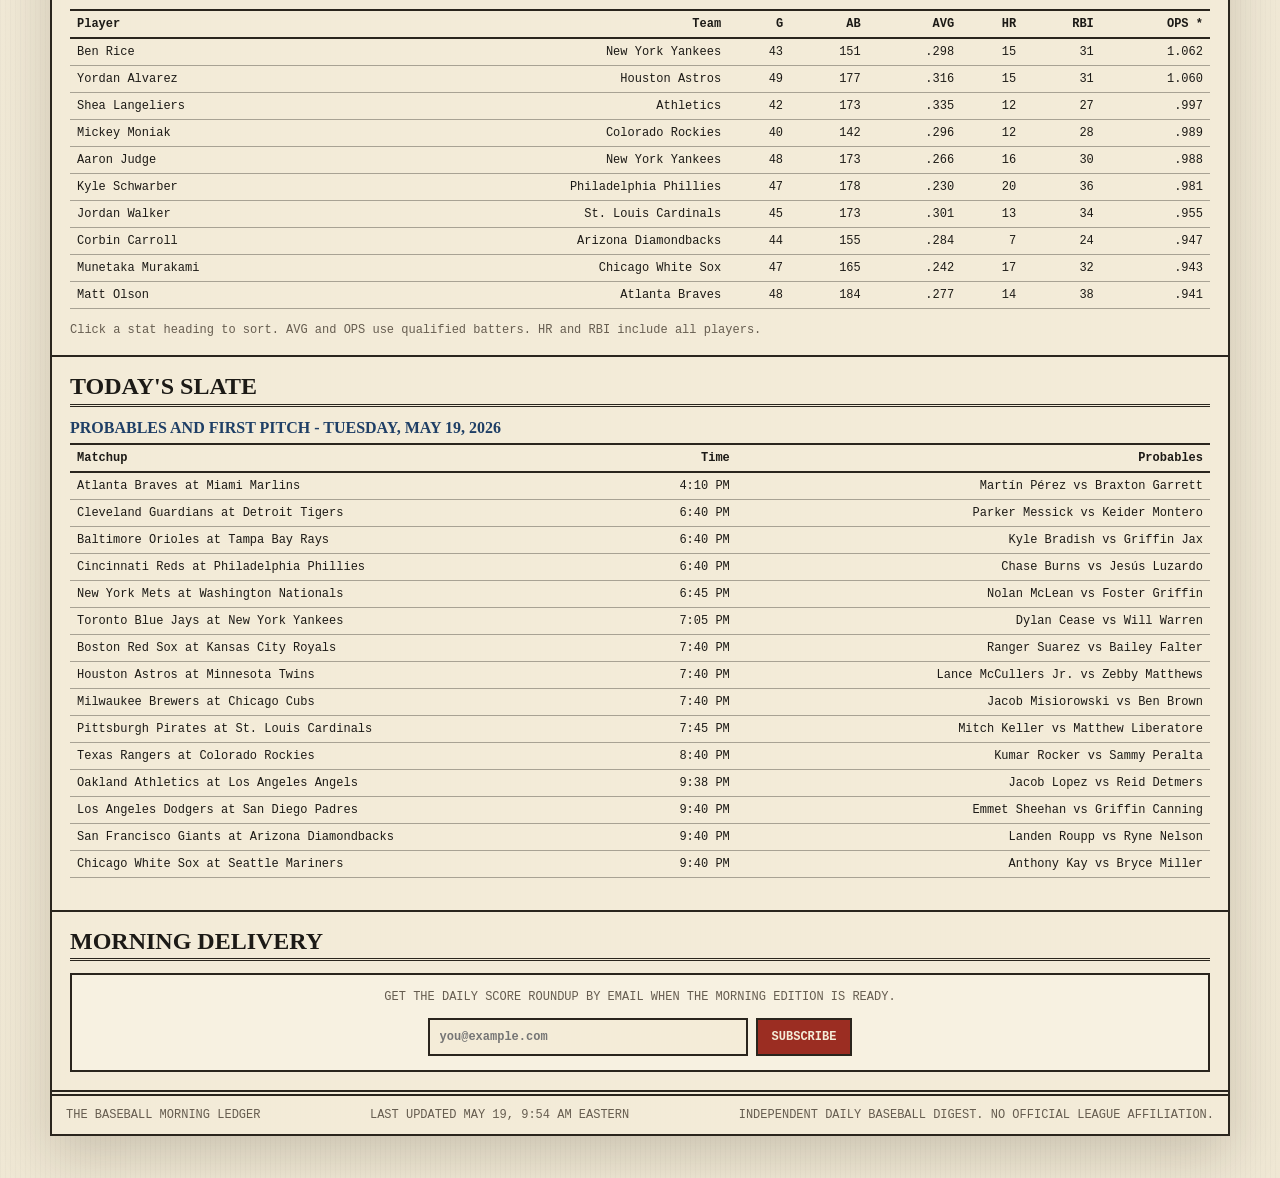
==== commit cd9123a7: "Make scoreboard one list" ====
--- a/index.html
+++ b/index.html
@@ -152,7 +152,7 @@
 
       .scoreboard {
         display: grid;
-        grid-template-columns: 1fr 1fr;
+        grid-template-columns: 1fr;
         gap: 8px;
         align-items: start;
       }
